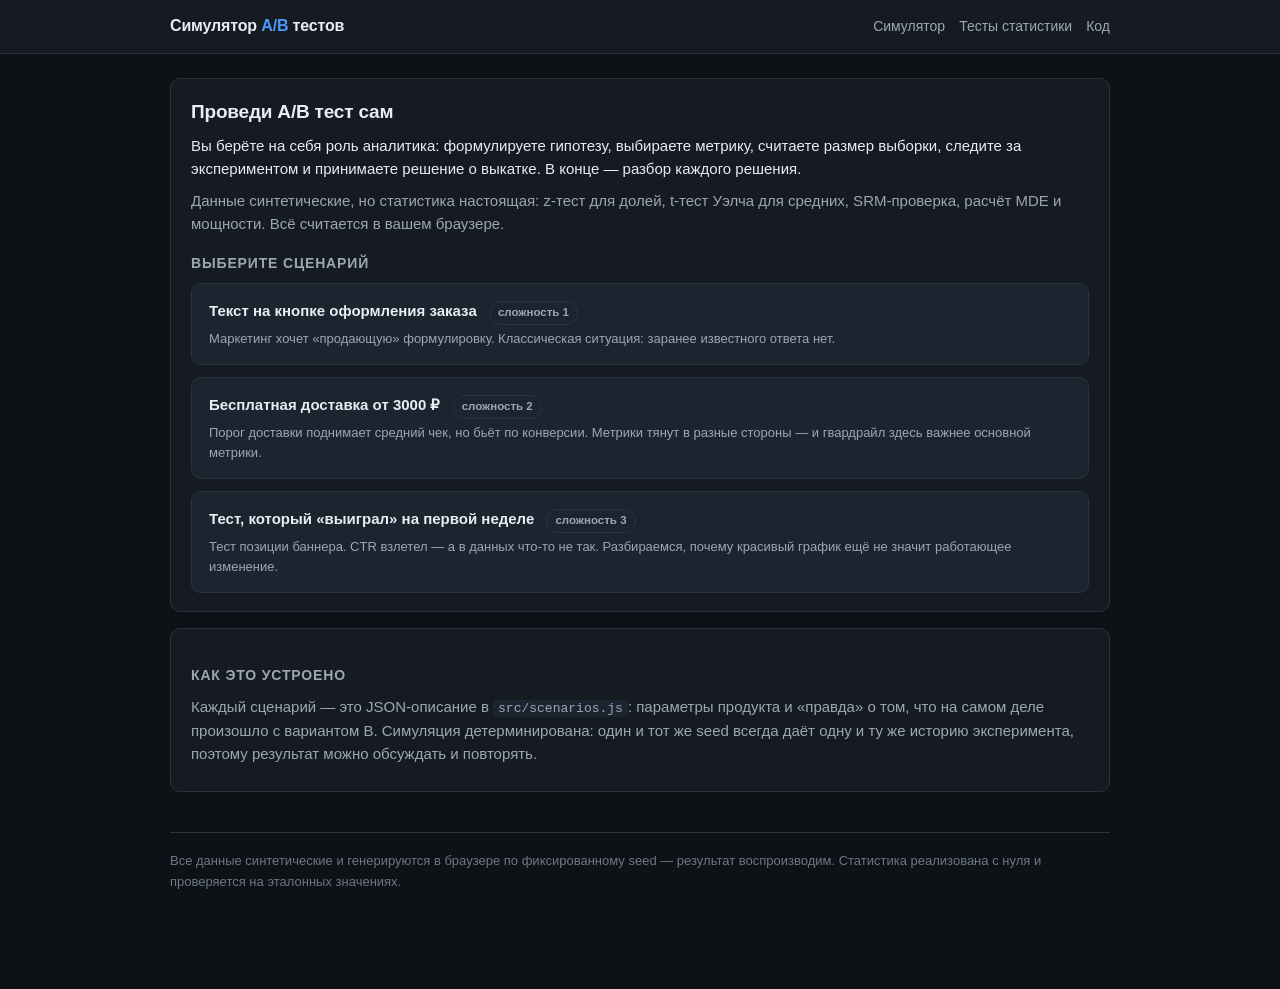
==== index.html @ 4d6116fb "Прототип симулятора A/B тестов: статистика, симуляция, разбор ошибок Статический сайт без сборки и з" ====
<!DOCTYPE html>
<html lang="ru">
<head>
<meta charset="utf-8">
<meta name="viewport" content="width=device-width, initial-scale=1">
<title>Симулятор A/B тестов — тренажёр аналитика</title>
<meta name="description" content="Интерактивный тренажёр A/B тестов: гипотеза, MDE, мощность, статистика и разбор собственных ошибок. Всё считается в браузере, данные синтетические.">
<link rel="stylesheet" href="styles.css">
<link rel="icon" href="data:image/svg+xml,<svg xmlns='http://www.w3.org/2000/svg' viewBox='0 0 32 32'><text y='26' font-size='26'>🧪</text></svg>">
</head>
<body>
<header class="site">
  <div class="wrap">
    <div class="brand">Симулятор <span>A/B</span> тестов</div>
    <nav class="top">
      <a href="#" id="nav-sim">Симулятор</a>
      <a href="tests.html">Тесты статистики</a>
      <a href="https://github.com" id="nav-src" target="_blank" rel="noopener">Код</a>
    </nav>
  </div>
</header>

<div class="wrap">
  <div id="app"></div>
  <footer class="site">
    Все данные синтетические и генерируются в браузере по фиксированному seed — результат воспроизводим.
    Статистика реализована с нуля и проверяется на эталонных значениях.
  </footer>
</div>

<script type="module" src="src/app.js"></script>
</body>
</html>
---- styles.css ----
:root {
  --bg: #0e1116;
  --bg-2: #161b22;
  --bg-3: #1c2430;
  --line: #2a3441;
  --fg: #e6edf3;
  --fg-dim: #9aa7b4;
  --fg-faint: #6b7887;
  --accent: #4c9aff;
  --a: #4c9aff;
  --b: #f0883e;
  --good: #3fb950;
  --warn: #d29922;
  --bad: #f85149;
  --radius: 10px;
  --mono: ui-monospace, "SF Mono", "Cascadia Code", Consolas, monospace;
}

* { box-sizing: border-box; }

body {
  margin: 0;
  background: var(--bg);
  color: var(--fg);
  font: 15px/1.55 -apple-system, "Segoe UI", Roboto, Helvetica, Arial, sans-serif;
  -webkit-font-smoothing: antialiased;
}

a { color: var(--accent); }

.wrap { max-width: 980px; margin: 0 auto; padding: 24px 20px 80px; }

/* ---------- шапка ---------- */
header.site {
  border-bottom: 1px solid var(--line);
  background: var(--bg-2);
  position: sticky;
  top: 0;
  z-index: 20;
}
header.site .wrap { padding: 14px 20px; display: flex; align-items: center; gap: 16px; }
.brand { font-weight: 700; font-size: 16px; letter-spacing: -0.01em; }
.brand span { color: var(--accent); }
nav.top { display: flex; gap: 14px; margin-left: auto; font-size: 14px; }
nav.top a { color: var(--fg-dim); text-decoration: none; }
nav.top a:hover { color: var(--fg); }

/* ---------- степпер ---------- */
.stepper {
  display: flex;
  gap: 6px;
  margin: 20px 0 26px;
  flex-wrap: wrap;
}
.stepper .st {
  flex: 1;
  min-width: 96px;
  padding: 8px 10px;
  border: 1px solid var(--line);
  border-radius: 8px;
  font-size: 12.5px;
  color: var(--fg-faint);
  background: var(--bg-2);
  text-align: center;
}
.stepper .st.done { color: var(--fg-dim); border-color: #24405c; }
.stepper .st.now { color: var(--fg); border-color: var(--accent); background: #12243a; font-weight: 600; }

/* ---------- карточки ---------- */
.card {
  background: var(--bg-2);
  border: 1px solid var(--line);
  border-radius: var(--radius);
  padding: 18px 20px;
  margin-bottom: 16px;
}
.card h2 { margin: 0 0 6px; font-size: 19px; letter-spacing: -0.01em; }
.card h3 { margin: 18px 0 8px; font-size: 14px; text-transform: uppercase; letter-spacing: 0.06em; color: var(--fg-dim); }
.card p { margin: 8px 0; color: var(--fg-dim); }
.card p.lead { color: var(--fg); }

label { display: block; font-size: 13px; color: var(--fg-dim); margin: 14px 0 6px; }
input[type="text"], input[type="number"], textarea, select {
  width: 100%;
  padding: 10px 12px;
  background: var(--bg-3);
  border: 1px solid var(--line);
  border-radius: 8px;
  color: var(--fg);
  font: inherit;
}
textarea { min-height: 78px; resize: vertical; }
input[type="range"] { width: 100%; accent-color: var(--accent); }

button {
  font: inherit;
  padding: 10px 18px;
  border-radius: 8px;
  border: 1px solid var(--line);
  background: var(--bg-3);
  color: var(--fg);
  cursor: pointer;
}
button:hover:not(:disabled) { border-color: var(--accent); }
button:disabled { opacity: 0.45; cursor: not-allowed; }
button.primary { background: var(--accent); border-color: var(--accent); color: #06121f; font-weight: 600; }
button.danger { border-color: #5a2725; color: #ff9d96; }
button.danger:hover:not(:disabled) { border-color: var(--bad); }
.row { display: flex; gap: 10px; flex-wrap: wrap; margin-top: 16px; }

/* ---------- опции-карточки ---------- */
.options { display: grid; gap: 10px; margin-top: 6px; }
.opt {
  display: flex;
  gap: 12px;
  align-items: flex-start;
  padding: 13px 15px;
  border: 1px solid var(--line);
  border-radius: var(--radius);
  background: var(--bg-3);
  cursor: pointer;
}
.opt:hover { border-color: #3d5f85; }
.opt.sel { border-color: var(--accent); background: #12243a; }
.opt input { margin-top: 3px; accent-color: var(--accent); }
.opt .t { font-weight: 600; }
.opt .d { font-size: 13px; color: var(--fg-dim); margin-top: 2px; }

/* ---------- таблицы ---------- */
table { width: 100%; border-collapse: collapse; font-size: 14px; }
th, td { text-align: right; padding: 9px 10px; border-bottom: 1px solid var(--line); }
th:first-child, td:first-child { text-align: left; }
th { color: var(--fg-dim); font-weight: 600; font-size: 12.5px; text-transform: uppercase; letter-spacing: 0.04em; }
td.num, th.num { font-family: var(--mono); font-variant-numeric: tabular-nums; }
tr.hl td { background: #132335; }

.pos { color: var(--good); }
.neg { color: var(--bad); }
.muted { color: var(--fg-faint); }

/* ---------- баннеры ---------- */
.note {
  border-left: 3px solid var(--accent);
  background: #10203a;
  padding: 12px 14px;
  border-radius: 0 8px 8px 0;
  margin: 14px 0;
  font-size: 14px;
}
.note.warn { border-color: var(--warn); background: #2b2208; }
.note.bad { border-color: var(--bad); background: #2d1315; }
.note.good { border-color: var(--good); background: #0f2416; }

.grid2 { display: grid; grid-template-columns: 1fr 1fr; gap: 16px; }
.kpi { display: flex; justify-content: space-between; padding: 8px 0; border-bottom: 1px dashed var(--line); font-size: 14px; }
.kpi .v { font-family: var(--mono); font-variant-numeric: tabular-nums; }

/* ---------- прогресс ---------- */
.bar { height: 10px; background: var(--bg-3); border-radius: 6px; overflow: hidden; border: 1px solid var(--line); }
.bar > i { display: block; height: 100%; background: linear-gradient(90deg, var(--accent), #7db8ff); transition: width 0.3s; }

.chart { width: 100%; height: auto; background: var(--bg-3); border: 1px solid var(--line); border-radius: 8px; }
.legend { display: flex; gap: 18px; font-size: 13px; color: var(--fg-dim); margin-top: 8px; }
.legend i { display: inline-block; width: 10px; height: 10px; border-radius: 2px; margin-right: 6px; vertical-align: -1px; }

.issues { display: grid; gap: 10px; }
.issue {
  border: 1px solid var(--line);
  border-left-width: 3px;
  border-radius: 0 8px 8px 0;
  padding: 12px 14px;
  background: var(--bg-3);
}
.issue.err { border-left-color: var(--bad); }
.issue.miss { border-left-color: var(--warn); }
.issue.ok { border-left-color: var(--good); }
.issue .h { font-weight: 600; margin-bottom: 4px; }
.issue .b { font-size: 13.5px; color: var(--fg-dim); }

.tag {
  display: inline-block;
  font-size: 11.5px;
  padding: 2px 8px;
  border-radius: 20px;
  border: 1px solid var(--line);
  color: var(--fg-dim);
  background: var(--bg-3);
}

.scenario-pick { display: grid; gap: 12px; }
.sc {
  padding: 15px 17px;
  border: 1px solid var(--line);
  border-radius: var(--radius);
  background: var(--bg-3);
  cursor: pointer;
}
.sc:hover { border-color: #3d5f85; }
.sc .t { font-weight: 600; }
.sc .m { font-size: 13px; color: var(--fg-dim); margin-top: 4px; }

footer.site { border-top: 1px solid var(--line); margin-top: 40px; padding: 18px 0; color: var(--fg-faint); font-size: 13px; }

code { font-family: var(--mono); background: var(--bg-3); padding: 1px 5px; border-radius: 4px; font-size: 13px; }

@media (max-width: 640px) {
  .grid2 { grid-template-columns: 1fr; }
  .stepper .st { min-width: 68px; font-size: 11.5px; }
}
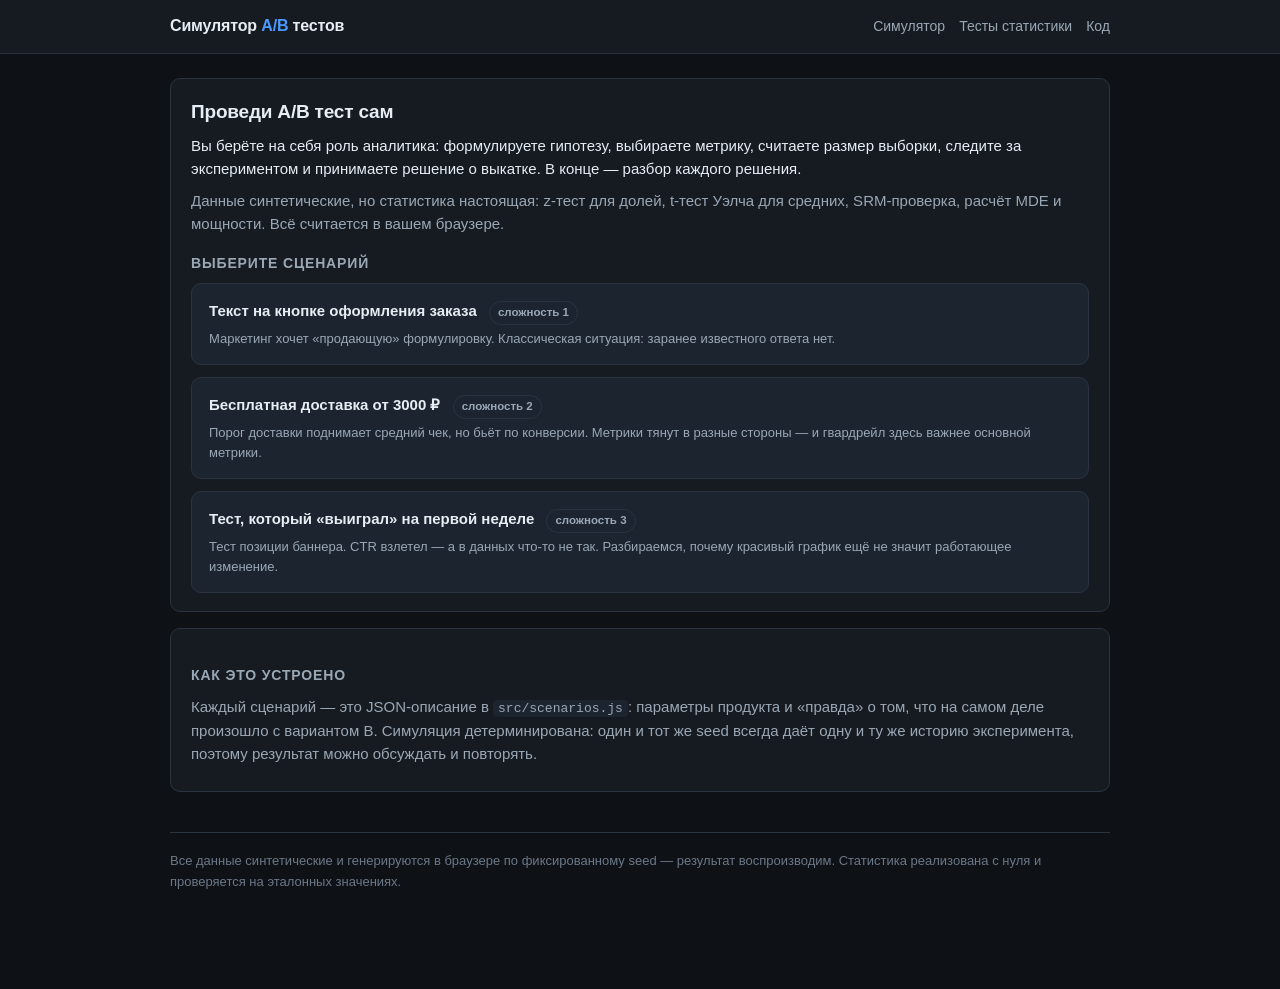
==== commit 34295345: "Поменял ссылку «Код» на адрес репозитория В шапке стоял заглушечный https://github.com — кнопка вела" ====
--- a/index.html
+++ b/index.html
@@ -15,7 +15,7 @@
     <nav class="top">
       <a href="#" id="nav-sim">Симулятор</a>
       <a href="tests.html">Тесты статистики</a>
-      <a href="https://github.com" id="nav-src" target="_blank" rel="noopener">Код</a>
+      <a href="https://github.com/mishandri/simulator-ab" id="nav-src" target="_blank" rel="noopener">Код</a>
     </nav>
   </div>
 </header>
--- a/styles.css
+++ b/styles.css
@@ -65,6 +65,12 @@
 }
 .stepper .st.done { color: var(--fg-dim); border-color: #24405c; }
 .stepper .st.now { color: var(--fg); border-color: var(--accent); background: #12243a; font-weight: 600; }
+.stepper .st.todo { color: #4a5561; border-color: #1f262f; }
+/* Возврат назад: курсор и подсветка только у доступных шагов */
+.stepper .st.back { cursor: pointer; user-select: none; }
+.stepper .st.back:hover { border-color: var(--accent); color: var(--fg); background: #12243a; }
+.stepper .st.back:focus-visible { outline: 2px solid var(--accent); outline-offset: 1px; }
+.stepper .st.now { cursor: default; }
 
 /* ---------- карточки ---------- */
 .card {
@@ -122,9 +128,186 @@
 }
 .opt:hover { border-color: #3d5f85; }
 .opt.sel { border-color: var(--accent); background: #12243a; }
+/* Метрика, которой нет в симуляции: не выбирается и не выглядит доступной */
+.opt.off {
+  opacity: .55;
+  cursor: not-allowed;
+  border-style: dashed;
+  background: transparent;
+}
+.opt.off:hover { border-color: var(--line); }
+.opt .t .tag.off {
+  border-color: var(--fg-faint);
+  color: var(--fg-faint);
+  margin-left: 8px;
+  font-size: 10.5px;
+  vertical-align: 1px;
+}
+
+/* ---------- всплывающие подсказки ---------- */
+.tip {
+  display: inline-flex;
+  align-items: center;
+  justify-content: center;
+  /* Кружок — это <button>, поэтому на него действуют общие для кнопок
+     padding и min-width: auto. Как флекс-элемент он не сжимается ниже
+     своего содержимого, и без этих двух строк вместо круга выходил овал. */
+  padding: 0;
+  min-width: 0;
+  width: 15px;
+  height: 15px;
+  flex: 0 0 auto;
+  margin-left: 6px;
+  border: 1px solid var(--line);
+  border-radius: 50%;
+  background: var(--bg-3);
+  color: var(--fg-faint);
+  font-size: 10px;
+  line-height: 1;
+  cursor: help;
+  vertical-align: 1px;
+  transition: color .12s, border-color .12s;
+}
+/* Подсказка раскрывается по наведению на весь блок: .tip-body лежит рядом
+   с кружком, а не внутри него, поэтому селектор должен быть от .tip-wrap.
+   С кругом он не срабатывал никогда — подсказки просто не появлялись. */
+.tip-wrap:hover .tip, .tip-wrap:focus-visible .tip {
+  color: var(--accent);
+  border-color: var(--accent);
+  outline: none;
+}
+.tip-wrap { position: relative; display: inline-flex; align-items: center; }
+/* Мост между кружком и карточкой. Без него указатель, идя от «?» к тексту,
+   проходит через 8-пиксельный зазор: :hover на .tip-wrap теряется, карточка
+   гаснет и на текст уже нельзя навести — ровно то поведение, из-за которого
+   подсказки кажутся «неработающими». Псевдоэлемент остаётся частью
+   .tip-wrap, поэтому наведение на него не разрывает hover. */
+.tip-wrap::before {
+  content: '';
+  position: absolute;
+  left: 0;
+  right: 0;
+  bottom: 100%;
+  height: 10px;
+}
+
+.tip-body {
+  position: absolute;
+  bottom: calc(100% + 8px);
+  left: 50%;
+  transform: translateX(-50%) translateY(3px);
+  width: 280px;
+  padding: 10px 12px;
+  border: 1px solid var(--line);
+  border-radius: 8px;
+  background: #0b0f14;
+  color: var(--fg);
+  font-size: 12.5px;
+  line-height: 1.5;
+  box-shadow: 0 8px 24px rgba(0, 0, 0, .55);
+  opacity: 0;
+  pointer-events: none;
+  transition: opacity .14s ease, transform .14s ease;
+  z-index: 60;
+  text-transform: none;
+  letter-spacing: normal;
+  font-weight: 400;
+}
+.tip-wrap:hover .tip-body,
+.tip-wrap:focus-visible .tip-body,
+.tip-wrap:focus-within .tip-body {
+  opacity: 1;
+  transform: translateX(-50%) translateY(0);
+}
+.tip-body b { color: var(--accent); }
+/* Подсказка у правого края экрана не должна уезжать за вьюпорт */
+.tip-wrap.right .tip-body { left: auto; right: -8px; transform: translateY(3px); }
+.tip-wrap.right:hover .tip-body,
+.tip-wrap.right:focus-visible .tip-body,
+.tip-wrap.right:focus-within .tip-body { transform: translateY(0); }
+
+/* По клику тоже: на тач-устройствах и на трекпадах наведения нет.
+   Клик переклюляет класс, который держит подсказку открытой. */
+.tip-wrap.open .tip-body { opacity: 1; transform: translateX(-50%) translateY(0); }
+.tip-wrap.right.open .tip-body { transform: translateY(0); }
+
 .opt input { margin-top: 3px; accent-color: var(--accent); }
 .opt .t { font-weight: 600; }
+/* Метрика, занятая под гвардрайл: её нельзя взять основной */
+.opt.guard { border-style: dashed; }
+.opt.guard .t { color: var(--fg-dim); }
+.tag.guard {
+  border-color: var(--warn);
+  color: var(--warn);
+  margin-left: 8px;
+  font-size: 11px;
+  vertical-align: 1px;
+}
+/* Пометка на недействительных метриках при SRM */
+.tag.warn {
+  border-color: var(--warn);
+  color: var(--warn);
+  margin-left: 6px;
+  font-size: 10.5px;
+  vertical-align: 1px;
+}
 .opt .d { font-size: 13px; color: var(--fg-dim); margin-top: 2px; }
+
+/* ---------- блок параметров теста ---------- */
+.params {
+  border: 1px solid var(--line);
+  border-radius: var(--radius);
+  background: var(--bg-3);
+  padding: 16px 18px 6px;
+  margin: 14px 0;
+}
+.params label { margin-top: 18px; }
+.params label:first-of-type { margin-top: 2px; }
+.params .row { margin: 16px 0 12px; }
+
+/* Подсказки под ползунками: что нажать и почему */
+.hint {
+  margin: 8px 0 4px;
+  padding: 9px 12px;
+  border-left: 3px solid var(--line);
+  border-radius: 0 8px 8px 0;
+  background: #11161d;
+  color: var(--fg-dim);
+  font-size: 13px;
+  line-height: 1.5;
+}
+.hint b { color: var(--fg); }
+.hint.ok { border-left-color: var(--good); }
+.hint.up { border-left-color: var(--accent); }
+.hint.down { border-left-color: var(--warn); }
+
+/* ---------- пара гипотез H0 / H1 ---------- */
+.hypo-pair {
+  display: grid;
+  grid-template-columns: 1fr 1fr;
+  gap: 12px;
+  margin: 8px 0 4px;
+}
+.hypo {
+  border: 1px solid var(--line);
+  border-left-width: 3px;
+  border-radius: 0 8px 8px 0;
+  background: var(--bg-3);
+  padding: 12px 14px;
+}
+.hypo.h0 { border-left-color: var(--fg-faint); }
+.hypo.h1 { border-left-color: var(--accent); }
+.hypo p { margin: 8px 0 6px; color: var(--fg); font-size: 14px; }
+.hypo .b { font-size: 13px; color: var(--fg-dim); }
+/* Сетка ориентиров: четыре короткие карточки в два ряда */
+.hypo-pair.compact { grid-template-columns: 1fr 1fr; gap: 8px; margin: 8px 0 14px; }
+.hypo-pair.compact .hypo { padding: 10px 12px; border-left-width: 3px; }
+.hypo-pair.compact .hypo .tag { display: inline-block; margin-bottom: 4px; }
+.hypo-pair.compact .hypo p { margin: 2px 0 0; font-size: 13px; color: var(--fg-dim); }
+
+@media (max-width: 640px) {
+  .hypo-pair { grid-template-columns: 1fr; }
+}
 
 /* ---------- таблицы ---------- */
 table { width: 100%; border-collapse: collapse; font-size: 14px; }
